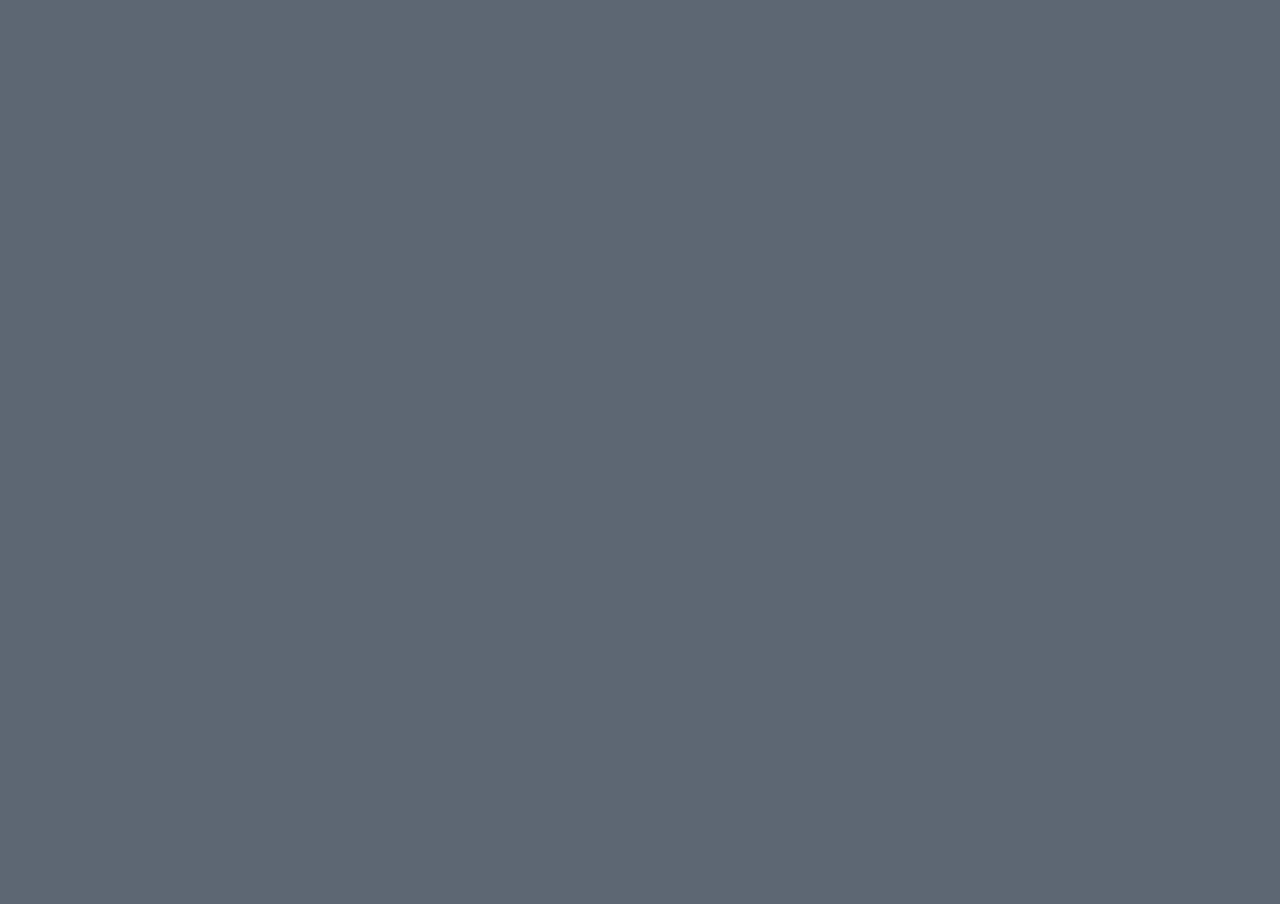
==== index.html @ 49b12be6 "Initial Upload" ====
<!DOCTYPE html>
<html>
  <head>
    <title>TV Prototyping</title>
    <meta charset='utf-8'>
    <meta content='Description' name=''>
    <meta content='1 day' name='revisit-after'>
    <meta content='width=device-width, initial-scale=1' name='viewport'>
    <link rel="shortcut icon" href="favicon.ico?v=5" type="image/x-icon">
    <!-- Fonts -->
    <link href='http://fonts.googleapis.com/css?family=Roboto:400,100,300,400italic,300italic,100italic,700italic,700' rel='stylesheet' type='text/css'>
    <link href='http://fonts.googleapis.com/css?family=Inconsolata:400,700' rel='stylesheet' type='text/css'>
    <!-- Styles -->
    <link href="stylesheets/bootstrap.min.css" rel="stylesheet" type="text/css" />
    <link href="stylesheets/font-awesome.min.css" rel="stylesheet" type="text/css" />
    <link href="stylesheets/style.css" rel="stylesheet" type="text/css" />
    <!-- HTML5 fallbacks -->
    <!--[if lt IE 9]>
    <script src="javascripts/html5shiv.js" type="text/javascript"></script>
    <script src="javascripts/respond.min.js" type="text/javascript"></script>
    <![endif]-->
  </head>
  <body>
    <div>
      <section>
        <h1 style="color:#fff;">Prototype</h1>
      </section>
      
      <footer>
        
      </footer>
    </div>
    <script src="javascripts/jquery.min.js" type="text/javascript"></script>
    <script src="javascripts/waypoints.min.js" type="text/javascript"></script>
    <script src="javascripts/airtable.browser.js" type="text/javascript"></script>
    <script src="javascripts/user-functions.js" type="text/javascript"></script>
  </body>
</html>
---- stylesheets/style.css ----
/*

Tera CSS
Version 2.5
Made by Themanoid

	TABLE OF CONTENTS
	_________________

	00. Presets
	01. General
	02. Typography
	03. Elements
	04. Sections
	05. Slider
	06. Portfolio
	07. Modes
	08. Lightbox

*/
/*-----------

 	00 Presets

-------------*/
::selection {
  background: yellow;
  color: #403E3B; }

::-moz-selection {
  background: yellow;
  color: #403E3B; }

* {
  -webkit-font-smoothing: antialiased;
  text-rendering: optimizeLegibility; }

/*-----------

	01 General

-------------*/
html, body {
  font-size: 16px;
  font-family: "Roboto", sans-serif;
  font-weight: 300;
  background: #5D6774;
  color: #5D6774;
  width: 100%;
  height: 100%;
  min-height: 100%;
  display: inline-block; }
  @media screen and (max-width: 767px) {
    html, body {
      font-size: 14px; } }
  @media screen and (min-width: 1300px) {
    html, body {
      font-size: 18px; } }

body {
  overflow-x: hidden; }

  header {
    padding:25px 0;
  }

/*-----------

	02 Typography

-------------*/
a {
  color:#5D6774;
}

h1, h2, h3, h4, h5, h6 {
  color: #5D6774;
  font-weight: normal; 
  transition: all 0.15s ease-out; }

h1 {
  font-family: "Roboto", sans-serif;
  font-weight: 100; }

h3 {
  margin-bottom: 20px;
  font-weight: 300; }

h4 {
  font-family: "Inconsolata", sans-serif;
  font-weight: 400;
  font-size: 1em;
  border-bottom: 1px solid #403E3B;
  padding-bottom: 5px; }

p {
  font-size: .9em;
  line-height: 1.6em;
  font-family: "Inconsolata", sans-serif;
  color: #888;
  margin: 10px 0 30px 0; }
  p a {
    font-weight: bold; }

blockquote {
  border-left: 1px solid #bbb;
  width: 100%;
  border-right: 1px solid #bbb;
  text-align: center;
  margin-bottom: 40px; }

strong {
  font-weight: bold;
  color: #403E3B; }
.main-section {
  height:100%;
}
.project-list {
  float:left;
  padding:0 65px;
  overflow-y: scroll;
  -webkit-transition: all 0.15s ease-out;
  transition: all 0.15s ease-out;
  min-height:400px;
}
.project-list.hide-list {
  opacity:0.2;
  pointer-events: none;
  -webkit-transition: all 0.15s ease-out;
  transition: all 0.15s ease-out;
}
.project-header {
  color:#fff;
  font-weight:700;
  font-size:40px;
  margin:50px 0;
  text-shadow: 1px 1px 2px rgba(0,0,0,0.25);
  float:left;
}
.screen-list-item, .new-screen-list-item {
  display:block;
  clear: left;
  margin-bottom:20px;
  border-radius:5px;
  position:relative;
  height: 113px;
  -webkit-transition: all 0.15s ease-out;
  transition: all 0.15s ease-out;
}
.new-screen-button-image {
  width:200px;
  height:112px;
  border-radius: 6px;
  background-color: rgba(255,255,255,0.1);
  display: block;
  float:left;
}
.screen-list-item:hover .new-screen-button-image, .screen-list-item.active .new-screen-button-image, .new-screen-list-item:hover .new-screen-button-image, .new-screen-list-item.active .new-screen-button-image {
  border-radius: 6px 0 0 6px;
}
.screen-list-item-metadata {
  float: left;
  color:#fff;
  margin-left:220px;
}
.screen-list-item-metadata h1, .screen-list-item-metadata h5 {
  color:#fff;
}
.screen-list-item-metadata.no-image {
  margin-left: 20px;
}
.screen-list-item-remote {
  float:right;
  height:60px;
  width:27px;
  display:block;
  margin-right:30px;
  margin-top:27px;
  background-image:url('../images/remote-inactive.png');
  background-repeat: no-repeat;
  background-size: 100% auto;
  transition: all 0.15s ease-out;
  position:relative;
}
.screen-list-item:hover, .screen-list-item.active, .new-screen-list-item:hover, .new-screen-list-item.active {
  background-color:rgba(255,255,255,0.1);
  -webkit-transition: all 0.15s ease-out;
  transition: all 0.15s ease-out;
}
.screen-list-item:hover .screen-list-item-remote, .screen-list-item.active .screen-list-item-remote, .new-screen-list-item:hover .screen-list-item-remote, .new-screen-list-item.active .screen-list-item-remote {
  background-image:url('../images/remote-active.png');
  transition: all 0.15s ease-out;
}
.new-screen-list-item {
  display:none;
}
.screen-list-item-button {
  position:absolute;
  width:6px;
  height:6px;
  display:block;
  background-color:transparent;
  -webkit-border-radius: 100px; 
  -moz-border-radius: 100px; 
  border-radius: 100px; 
  transition: all 0.15s ease-out;
}
.screen-list-item .screen-list-item-button.active {
  background-color:#50E3C2;
  transition: all 0.15s ease-out;
}
#screen-list-item-remote-up {   
    top: 10px;
    left: 10px;
}
#screen-list-item-remote-left {
    top: 16px;
    left: 5px;
}
#screen-list-item-remote-right {
    top: 16px;
    left: 15px;
}
#screen-list-item-remote-down{
    top: 22px;
    left: 10px;
}
#screen-list-item-remote-back {
    top: 33px;
    left: 5px;
}
#screen-list-item-remote-ok {
    top: 33px;
    left: 15px;
}
#screen-info {
  display:none;
}
#screen-info .screen-direction {
  opacity:1;
  transition: all 0.15s ease-out;
  border:1px solid transparent;
}
#screen-info.active .screen-direction {
  opacity:0.3;
  transition: all 0.15s ease-out;
}
#screen-info.active .screen-direction.active, #screen-info.active .screen-direction:hover  {
  opacity:1;
  transition: all 0.15s ease-out;
}
.screen-list-item h1, .new-screen-list-item h1 {
    margin-top: 33px;
    font-size: 20px;
    font-weight: 300;
    margin-bottom: 0;
}
.new-screen-list-item h1 {
  margin-top:40px;
}
.screen-list-item-metadata h5 {
  margin-top:5px;
  font-style: italic;
  font-size: 12px;
  opacity:0.7;
}
.screen-list-image {
  float:left;
  box-shadow: 3px 3px 5px rgba(0,0,0,0.15);
  max-width:200px;
  margin-right:25px;
  border-radius:5px;
  position:absolute;
  top:0;
  left:0;
   -webkit-transition: all 0.25s ease-out;
  transition: all 0.25s ease-out;
}
.screen-list-item.active img, .screen-list-item:hover img {
  box-shadow: 0 0 0 rgba(0,0,0,0);
  border-radius:5px 0 0 5px;
}
img.screen-list-image:hover {
  max-width:380px;
  top:-40px;
  left:-60px;
  z-index:1000;
  border-radius:5px;
  box-shadow: 5px 5px 20px rgba(0,0,0,0.3);
  -webkit-transition: all 0.15s ease-out;
  transition: all 0.15s ease-out;
}
.screen-details-bg {
  background-color:#fff;
  width:400px;
  float:right;
  overflow-y: scroll;
  z-index: 100;
  position: relative;
  min-height:400px;
  padding-bottom:100px;
}
.screen-direction img, .screen-direction input { 
  width:100%;
  border-radius: 6px;
  -webkit-transition: all 0.15s ease-out;
  transition: all 0.15s ease-out;
  border:1px solid transparent;
}
.screen-direction:hover img, .screen-direction.active img {
  border:1px solid #50E3C2;
  -webkit-transition: all 0.15s ease-out;
  transition: all 0.15s ease-out;
}
.screen-direction {
    width: 140px;
    margin-bottom: 10px;
    float: left;
    margin-left: 10px;
}
#screen-left, #screen-back {
  clear: left;
  margin-left: 55px;
}
#screen-up {
  clear:left;
}
#screen-up, #screen-down {
  margin-left:130px;
}
.screen-direction input {
  display:none; }

.screen-direction span {
  font-size:12px;
  -webkit-transition: all 0.25s ease-out;
  transition: all 0.15s ease-out;
  width: 138px;
  display: block;
  margin-top: 2px;
  overflow: hidden;
  text-overflow: ellipsis;
  white-space:nowrap;
  background-image: url('../images/screen-dropdown.png');
  background-position: center right;
  background-size: auto 70%;
  background-repeat: no-repeat;
}
.screen-direction:hover span, .screen-direction.active span { 
  color:#50E3C2;
  background-image: url('../images/screen-dropdown-active.png');
  -webkit-transition: all 0.25s ease-out;
  transition: all 0.15s ease-out;
}
#screen-input-title {
    width: 100%;
    padding: 15px 19px;
    margin: 0;
    border: 0;
    border-bottom: 2px solid rgba(0,0,0,0.05);
    font-size: 25px;
    font-weight: 100;
}
.button-index {
  padding:20px;
}
.button-index h5 {
  float:right;
  color:#B9BCC0;
  font-size:14px;
  font-style: italic;
  margin-top:21px;
}
.button-remote {
  float:left;
  border:1px solid #D3D3D4;
  border-radius: 200px;
  width:31px;
  height:65px;
  position:relative;
}
.button-remote-button {
  width:8px;
  height:8px;
  border-radius:100px;
  border:1px solid #D3D3D4;
  display: block;
  position:absolute;
  -webkit-transition: all 0.25s ease-out;
  transition: all 0.15s ease-out;
}
.button-remote-button.active {
  border:1px solid #50E3C2;
  -webkit-transition: all 0.25s ease-out;
  transition: all 0.15s ease-out;
}
.button-remote-button.hover {
  background-color:#D3D3D4;
  -webkit-transition: all 0.25s ease-out;
  transition: all 0.15s ease-out;
}
.button-remote-button.active.hover, .button-remote-button.selected {
  border:1px solid #50E3C2;
  background-color:#50E3C2;
  -webkit-transition: all 0.25s ease-out;
  transition: all 0.15s ease-out;
}
.button-remote-up {
  top:7px;
  left:10px;
}
.button-remote-left {
  top:16px;
  left:4px;
}
.button-remote-right {
  top:16px;
  left:17px;
}
.button-remote-down {
  top:24px;
  left:10px;
}
.button-remote-back {
  top:41px;
  left:5px;
}
.button-remote-ok {
  top:41px;
  left:16px;
}
.screen-action-button {
  position: fixed;
  bottom: 0;
  right: 0;
  background-color:#50E3C2;
  border:0;
  color:#fff;
  padding:20px 0;
  text-align: center;
  width:270px;
}
#screen-delete-button {
  position: fixed;
  bottom: 0;
  right: 271px;
  background-color:#292D33;
  border:0;
  color:#fff;
  padding:20px 0;
  text-align: center;
  width:129px;
}
#screen-save-btn {
  position: fixed;
  bottom: 0;
  right: 0;
  background-color:#50E3C2;
  border:0;
  color:#fff;
  padding:20px 0;
  text-align: center;
  width:400px;
}
.screen-select-modal {
  position:absolute;
  top:0;
  right:0;
  width:400px;
  background-color:#292D33;
  z-index:5;
  overflow-y: scroll;
  -webkit-transition: all 0.25s ease-out;
  transition: all 0.15s ease-out;
  min-height:400px;
}
.screen-select-modal.active {
  right:400px;
  -webkit-transition: all 0.25s ease-out;
  transition: all 0.15s ease-out;
}
.screen-select-modal h5 {
    color: #828588;
    font-size: 14px;
    font-style: italic;
    margin: 30px 0 30px 30px;
}
.button-select-list {
    width: 100%;
    padding: 10px 30px;
}
.button-select-list img {
  border-radius: 6px;
  border:1px solid transparent;
}
.button-select-list:hover img {
    -webkit-transition: all 0.25s ease-out;
    transition: all 0.15s ease-out;
    box-shadow: 3px 3px 15px rgba(0,0,0,0.5);
}
.button-select-list:hover h6 {
  color:#50E3C2;
  transition: all 0.15s ease-out;
}
.button-select-list.active img, .button-select-list.active.screen-placeholder {
  border:1px solid #50E3C2;
  -webkit-transition: all 0.25s ease-out;
  transition: all 0.15s ease-out;
  box-shadow: 3px 3px 15px rgba(0,0,0,0.5);
}

.button-select-list.active h6 {
  color:#50E3C2;
  transition: all 0.15s ease-out;
}
.direction-list-image {
  width:100%;
}
.screen-placeholder {
  width:100%;
  padding: 84px 0;
  border-radius: 6px;
  color:rgba(255,255,255,0.2);
  background-color:rgba(255,255,255,0.1);
  text-align: center;
  font-size: 12px;
  font-style: italic;
  border:1px solid  transparent;
}
.button-select-list:hover .screen-placeholder, .button-select-list.active .screen-placeholder {
  border:1px solid #50E3C2;
  -webkit-transition: all 0.25s ease-out;
  transition: all 0.15s ease-out;
}
.modal-close {
    position: absolute;
    top: 45px;
    right: 50px;
    text-decoration: none;
    color:#fff;
    width:20px;
    height:20px;
    display:block;
    background-image: url('../images/close.png');
    background-position: center center;
    background-size: 100% auto;
    transition: all 0.15s ease-out;
    overflow: hidden;
    text-indent: -999px;
    z-index: 1000;
}
.screen-select-modal .modal-close {
  top: 25px;
  right: 30px;
}
.modal-close:hover {
    opacity:1;
    transition: all 0.15s ease-out;
}
.brand {
  color:#fff;
  text-transform: uppercase;
  opacity:0.4;
}
.main-nav {
  float:right;
}
.main-nav-project {
  margin-top:63px;
  margin-right:1px;
}
.main-nav a {
  float:left;
  width:16px;
  height:14px;
  display:block;
  background-position: center;
  background-repeat: no-repeat;
  background-size: 100% auto;
  overflow:hidden;
  text-indent:-999px;
  margin-right:20px;
  -webkit-transition: all 0.25s ease-out;
  transition: all 0.15s ease-out;
}
.main-nav a:hover {
  -webkit-transition: all 0.25s ease-out;
  transition: all 0.15s ease-out;
}
.main-nav a:last-child {
  margin-right:0;
}
.main-nav a.all_projects {
  background-image: url('../images/all_projects_hover.png');
  background-position: center right;
  background-size: auto 100%;
  height:15px;
  text-indent:0;
  font-size:12px;
  color:#fff;
  width:100px;
  opacity:0.4;
}
.main-nav a.all_projects:hover {
  text-decoration:none;
  color:#50E3C2;
  background-image: url('../images/all_projects.png');
  opacity:1;
}
.view_prototype {
  background-image: url('../images/view_prototype.png');
}
.share_prototype {
  background-image: url('../images/share_prototype.png');
}
.settings {
  background-image: url('../images/settings_hover.png');
  margin-top:1px;
  opacity:0.4;
}
.view_prototype:hover {
  background-image: url('../images/view_prototype_hover.png');
}
.share_prototype:hover {
  background-image: url('../images/share_prototype_hover.png');
}
.settings:hover {
  background-image: url('../images/settings.png');
  opacity:1;
}
.new-screen-button {
  background-image: url('../images/nav-add.png');
  pointer-events: all;
}
.new-screen-button:hover {
  background-image: url('../images/nav-add_hover.png');
}
.mass-upload-button {
  background-image: url('../images/mass-upload.png');
}
.mass-upload-button:hover {
  background-image: url('../images/mass-upload-hover.png');
}
.new-screen-button.active {
  background-image: url('../images/nav-add_hover.png');
  opacity: 0.2;
  pointer-events: none;
}
.clear-button-select {
  margin:10px 30px;
  border:1px dotted rgba(255,255,255,0.2);
  border-radius:6px;
  width:340px;
  padding: 84px 0;
  text-align: center;
  -webkit-transition: all 0.25s ease-out;
  transition: all 0.15s ease-out;
}
.clear-button-select:hover, .clear-button-select.active {
  border:1px solid #50E3C2;
  color:#50E3C2;
  -webkit-transition: all 0.25s ease-out;
  transition: all 0.15s ease-out;
}
.image-upload {
  padding: 10px 19px;
  border-bottom: 2px solid rgba(0,0,0,0.05);
  position:relative;
  min-height: 44px;
}
.image-upload img {
  float:left;
  width: 33px;
  margin-right:15px;
}
.image-upload span {
  margin-top: 2px;
  font-style: italic;
  font-size: 12px;
  opacity: 0.7;
  display: block;
  min-height:17px;
  float: left;
}
/*.image-upload button {
  background-color: transparent;
  border: 1px solid #50E3C2;
  position: absolute;
  top: 6px;
  right: 19px;
  font-size: 12px;
  padding: 4px 7px;
  text-transform: uppercase;
}*/
.image-upload button:hover {
  background-color: #50E3C2;
  color:#fff;
}
.modal {
  position:absolute;
  top:0;
  bottom:0;
  left:0;
  right:0;
  padding:100px;
  background-color: #292D33;
  z-index: 1000;
  display: block;
  opacity:0;
  -webkit-transition: all 0.25s ease-out;
  transition: all 0.15s ease-out;
  pointer-events: none;
}
.modal h1 {
  color:#fff;
  text-align: center;
  margin-bottom: 45px;
}
.modal.active {
  opacity:1;
  -webkit-transition: all 0.25s ease-out;
  transition: all 0.15s ease-out;
  pointer-events: all;
}
#sharable_link_id {
  opacity:0;
  position:absolute;
  top:0;
  left:0;
}
.project_name_item, .new_project_name_item {
  float:left;
  display:block;
  width: 22%;
  background-image: url('../images/project-icon.png');
  background-repeat: no-repeat;
  background-size: 100% auto;
  text-align: center;
  margin-right: 25px;
  -webkit-transition: all 0.25s ease-out;
  transition: all 0.15s ease-out;
  position: relative;
}
.new_project_name_item {
  background-image: url('../images/project-icon-add.png');
}
.project_name_link, .new_project_name_link {
  display:block;
  width:100%;
  padding:10px;
  margin-top:52%;
  font-size:14px;
  color:#50E3C2;
}
.project_name_item:hover, .new_project_name_item:hover {
  background-image: url('../images/project-icon_hover.png');
  -webkit-transition: all 0.25s ease-out;
  transition: all 0.15s ease-out;
}
.new_project_name_item:hover {
  background-image: url('../images/project-icon-add-hover.png');
}
.project_name_item:hover .project_name_link, .new_project_name_item:hover .new_project_name_link {
  color:#50E3C2;
  text-decoration:none; 
}
#all-project-list, .new_project_name_item, .modal-select-close h1 {
  opacity:1;
  -webkit-transition: all 0.35s ease-out;
  transition: all 0.35s ease-out;
}
.edit-prototype, .delete-prototype {
    width: 18px;
    height: 18px;
    overflow: hidden;
    display: inline-block;
    background-repeat: no-repeat;
    background-size: 100% auto;
    text-indent: -999px;
    -webkit-transition: all 0.25s ease-out;
    transition: all 0.25s ease-out;
    margin: 25% 6% 0 6%;
}
.edit-prototype {
  background-image:url('../images/edit-prototype.png');
}
.edit-prototype:hover {
  background-image:url('../images/edit-prototype-hover.png');
  -webkit-transition: all 0.35s ease-out;
  transition: all 0.35s ease-out;
}
.delete-prototype {
  background-image:url('../images/delete-prototype.png');
}
.delete-prototype:hover {
  background-image:url('../images/delete-prototype-hover.png');
  -webkit-transition: all 0.25s ease-out;
  transition: all 0.25s ease-out;
}
.all_projects_modal.hide-content #all-project-list, .all_projects_modal.hide-content .new_project_name_item, .all_projects_modal.hide-content h1, .all_projects_modal.hide-content p {
  opacity:0;
  -webkit-transition: all 0.35s ease-out;
  transition: all 0.35s ease-out;
  pointer-events: none;
}
.all_projects_modal {
  text-align: center;
}
.new_project_title {
    padding: 180px 45px;
    text-align: center;
    opacity:0;
    position: absolute;
    top: 0;
    left: 0;
    right: 0;
    -webkit-transition: all 0.35s ease-out;
    transition: all 0.35s ease-out;
    pointer-events: none;
}
.all_projects_modal.hide-content .new_project_title {
    opacity:1;
    -webkit-transition: all 0.35s ease-out;
    transition: all 0.35s ease-out;
    pointer-events: all;
}
.new_project_title label {
  font-size:12px;
  font-weight:300;
}
.new_project_title input {
  display: block;
  background-color:transparent;
  border:0;
  border-bottom:1px solid rgba(255,255,255,0.2);
  padding:20px;
  font-size:36px;
  font-weight:100;
  color:#fff;
  margin:5px auto;
  min-width: 700px;
}
.new_project_title.error label {
  color:#FF6F6F;
}
.new_project_title.error input {
  border-bottom:1px solid #FF6F6F;
}
.new_project_title button {
  margin: 25px 10px;
  font-size: 14px;
  padding: 5px 15px;
  text-transform: uppercase;
  background-color: transparent;
  border: 1px solid rgba(255,255,255,0.2);
  -webkit-transition: all 0.35s ease-out;
  transition: all 0.35s ease-out;
}
.new_project_title button:hover {
  background-color:#50E3C2;
  border: 1px solid #50E3C2;
  -webkit-transition: all 0.35s ease-out;
  transition: all 0.35s ease-out;
}

.new-screen-add-icon {
    float: right;
    margin-right: 30px;
    display: block;
    width: 25px;
    margin-top: 43px;
    opacity: 0.3;
    -webkit-transition: all 0.35s ease-out;
    transition: all 0.35s ease-out;
}

.new-screen-add-icon img {
  width: 100%;
}

.selected-image-url-button {
  float:right;
  font-size:12px;
  width: 77px;
}

.alert-notification {
  position:absolute;
  left:0;
  right:0;
  bottom:0;
  display: none;
  text-align:center;
}
.alert-notification span {
  padding:20px 35px;
  background-color:#50E3C2;
  color:#222;
  font-size: 16px;
  display: inline-block;
}
#clear-uploaded-image {
    margin-left: 18px;
    font-size: 10px;
    float: left;
    margin-top: 0px;
    padding: 3px 6px 2px 6px;
    border: 1px solid rgba(0,0,0,0.4);
    border-radius: 100px;
    color:#5D6774;
    -webkit-transition: all 0.35s ease-out;
    transition: all 0.35s ease-out;
    text-decoration: none;
    display: none;
    opacity: 0.5;
}
#clear-uploaded-image:hover {
  color:#50E3C2;
  border: 1px solid #50E3C2;
  -webkit-transition: all 0.35s ease-out;
  transition: all 0.35s ease-out;
  text-decoration: none;
  opacity: 1;
}
#clear-uploaded-image.active {
  display: block;
}

.default-screen-info {
  padding: 100px 25px;
  text-align: center;
}


.default-screen-info .view_prototype, .default-screen-info .share_prototype {
  background-image: none;
}

.disable {
  opacity:0.3;
  pointer-events: none;
}

.confirm-modal {
  position: absolute;
  top: 0;
  left: 0;
  right: 0;
  bottom:0;
  background-color:rgba(41,45,51,0.85);
  text-align: center;
  z-index: 10000;
  display: none;
}
.confirm-modal-container {
  width:500px;
  margin:200px auto;
  background-color:#fff;
  border-radius: 5px;
  padding:35px 50px;
  box-shadow: 5px 5px 20px rgba(0,0,0,0.3);
}

.confirm-modal-container a {
    margin: 25px 10px;
    font-size: 14px;
    padding: 8px 18px;
    text-transform: uppercase;
    background-color: transparent;
    border: 1px solid rgba(0,0,0,0.3);
    -webkit-transition: all 0.35s ease-out;
    transition: all 0.35s ease-out;
}
.confirm-modal-container a:hover {

}
.all_projects-header p {
  text-align: center;
}
.default-screen-info h3 {
  background-repeat: no-repeat;
  background-size: auto 60%;
}

.build-default {
  background-image: url(../images/nav-add.png);
  background-position: 115px 5px;
}
.view-default {
  background-image: url(../images/view_prototype.png);
  background-position: 117px 5px;
}
.share-default {
  background-image: url(../images/share_prototype.png);
  background-position: 105px 5px;
}
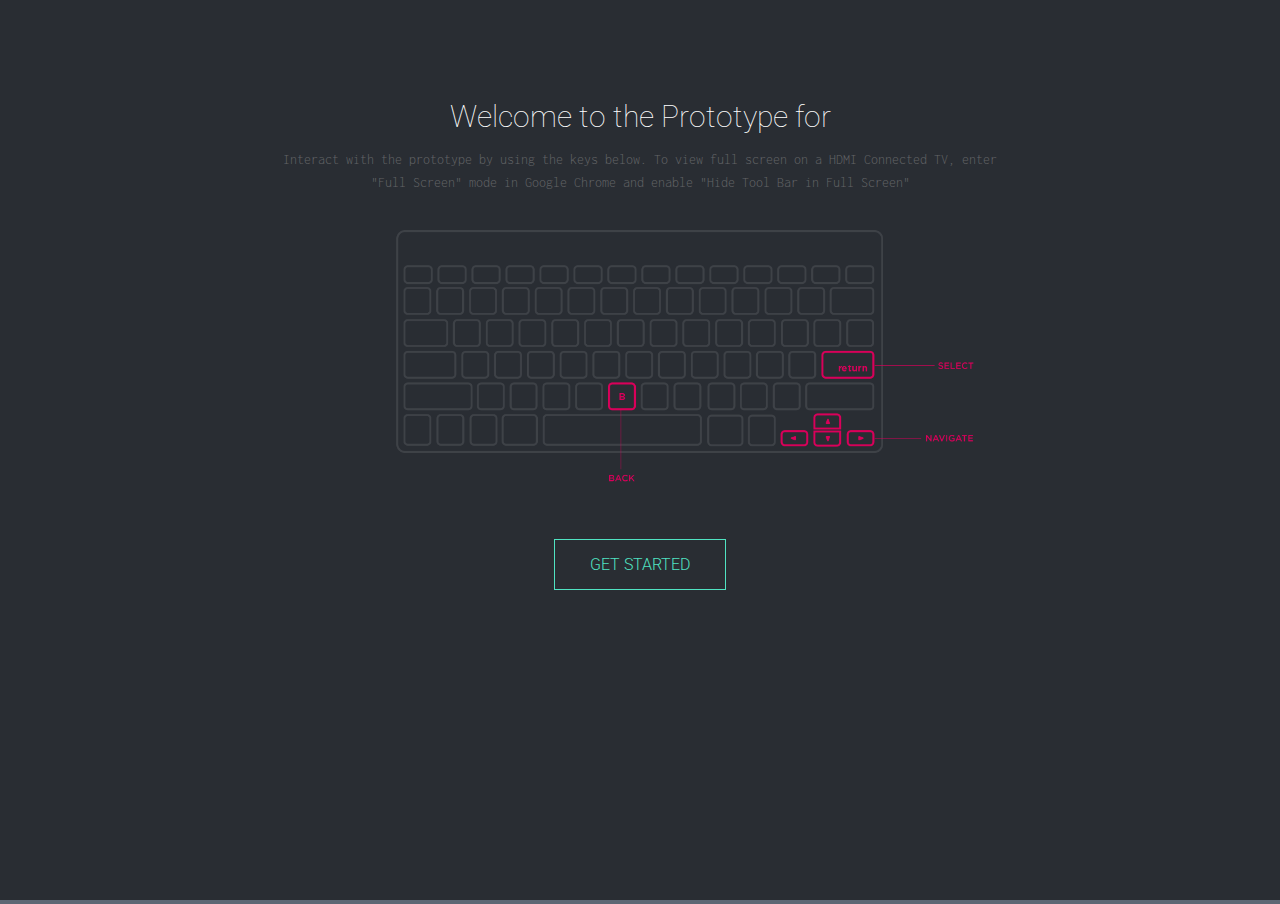
==== commit c77eb54d: "Added ability to view prototypes" ====
--- a/index.html
+++ b/index.html
@@ -20,19 +20,49 @@
     <script src="javascripts/respond.min.js" type="text/javascript"></script>
     <![endif]-->
   </head>
-  <body>
+  <body class="user-bg preview-mode">
     <div>
-      <section>
-        <h1 style="color:#fff;">Prototype</h1>
+      <section class="user-header clearfix">
+        <h1 class="prototype-main-header">Prototype</h1>
+        <nav class="main-nav">
+          <a class="all_projects view_screens" href="">All Screens</a>
+          <a class="full_screen" href="">Full Screen</a>
+        </nav>
       </section>
+
+      <section class="modal all_projects_modal">
+          <a href="" class="modal-select-close modal-close">X</a>
+          <div class="all_projects-header clearfix">
+            <h1>All Screens</h1>
+          </div>
       
-      <footer>
+          <div class="">
+            <div id="all-screens"></div>
+          </div>
+      </section>
+
+      <section class="intro-screen">
+        <div class="intro-screen-content">
+          <h1>Welcome to the Prototype for <span class="intro-prototype-name"></span></h1>
+          <p>Interact with the prototype by using the keys below. To view full screen on a HDMI Connected TV, enter "Full Screen" mode in Google Chrome and enable "Hide Tool Bar in Full Screen"</p>
+          <img src="/images/user/keyboard-tips.png" class="helper-image"><br><br><br><br>
+          <a href="" class="get-started-btn">Get Started</a>
+        </div>
+      </section>
+
+      <section class="screens-container">
+        <div class="non-clickable"></div>
+        <div id="screens"></div>
+      </section>
         
-      </footer>
     </div>
     <script src="javascripts/jquery.min.js" type="text/javascript"></script>
     <script src="javascripts/waypoints.min.js" type="text/javascript"></script>
     <script src="javascripts/airtable.browser.js" type="text/javascript"></script>
+
+    <script src="javascripts/config.js" type="text/javascript"></script>    
     <script src="javascripts/user-functions.js" type="text/javascript"></script>
+
+
   </body>
 </html>
--- a/stylesheets/style.css
+++ b/stylesheets/style.css
@@ -646,6 +646,25 @@
   opacity: 0.2;
   pointer-events: none;
 }
+.main-nav a.view_screens {
+  width:85px;
+  margin-right:35px;
+  color:#5D6774;
+  opacity:1;
+  background-image: url('../images/view_screens.png');
+}
+a.full_screen {
+  background-image: url('../images/full_screen.png');
+}
+a.full_screen:hover {
+  background-image: url('../images/full_screen_hover.png');
+}
+
+a.view_screens, a.full_screen {
+  margin-top:2px;
+}
+
+
 .clear-button-select {
   margin:10px 30px;
   border:1px dotted rgba(255,255,255,0.2);
@@ -994,3 +1013,156 @@
   background-image: url(../images/share_prototype.png);
   background-position: 105px 5px;
 }
+
+
+.user-bg {
+  background-image: url(../images/user/tv-bg.jpg);
+      background-position: top center;
+    background-repeat: no-repeat;
+}
+.user-header {
+    position: absolute;
+    top: 0;
+    left: 0;
+    width: 100%;
+    display: block;
+    margin: 0 auto;
+    padding: 25px 100px;
+    color:#5D6774;
+  }
+/*body.preview-mode .user-header {
+    opacity: 1;
+    background-color: #5D6774;
+}*/
+.prototype-main-header {
+    text-transform: uppercase;
+    font-size: 19px;
+    margin: 0;
+    display: block;
+    float: left;
+    font-weight:300;
+}
+.screens-container {
+    position: relative;
+    background-color:#292D33;
+    width:100%;
+    height:100%;
+    display: block;
+}
+body.preview-mode .screens-container {
+    width: 960px;
+    height: 540px;
+    margin: 88px auto;
+}
+
+.user-screen {
+  position:absolute;
+  top:0;
+  left:0;
+  width:100%;
+  display: block;
+  display: none;
+}
+.user-screen.screen-loaded {
+  display:block;
+}
+.user-screen img {
+  width:100%;
+}
+body.preview-mode.user-screen {
+
+}
+
+.user-screen.screen-loading {
+  z-index:2000;
+}
+
+.non-clickable {
+  width:100%;
+  height:100%;
+  display:block;
+  -webkit-box-shadow: inset 0px 0px 91px -5px rgba(217,0,90,0.56);
+  -moz-box-shadow: inset 0px 0px 91px -5px rgba(217,0,90,0.56);
+  box-shadow: inset 0px 0px 91px -5px rgba(217,0,90,0.56);
+  z-index:1000000;
+  display:none;
+  position:absolute;
+  top:0;
+  left:0;
+}
+body.preview-mode .intro-screen {
+    position: absolute;
+    top: 0;
+    left: 0;
+    width: 100%;
+    height: 100%;
+    background-color: #292D33;
+    text-align: center;
+    z-index: 10000000;
+}
+body.preview-mode .intro-screen-content {
+    padding: 100px 150px 0 150px;
+    color: #fff;
+}
+
+body.preview-mode .intro-screen-content h1 {
+    color: #fff;
+    opacity: 1;
+    font-size: 30px;
+    margin: 0 auto;
+    max-width:750px;
+}
+body.preview-mode .intro-screen-content p {
+    opacity: 0.6;
+    margin: 15px auto 30px auto;
+    max-width:750px;
+}
+body.preview-mode .intro-screen-content img.helper-image {
+    max-width:750px;
+    margin:0 auto;
+}
+.get-started-btn {
+    text-transform: uppercase;
+    border: 1px solid #50E3C2;
+    color: #50E3C2;
+    font-size: 16px;
+    padding: 15px 35px;
+}
+.get-started-btn:hover {
+    background-color:#50E3C2;
+    color: #292D33;
+    text-decoration: none;
+}
+
+.all-user-screen {
+  float: left;
+  display: block;
+  width: 22%;
+  text-align: center;
+  margin-right: 25px;
+  margin-bottom:25px;
+  -webkit-transition: all 0.25s ease-out;
+  transition: all 0.15s ease-out;
+  position: relative;
+  color:#fff;
+  font-size: 14px;
+}
+.all-user-screen img {
+  width:100%;
+  border-radius: 6px;
+  border:1px solid transparent;
+  -webkit-transition: all 0.25s ease-out;
+  transition: all 0.15s ease-out;
+  margin-bottom:5px;
+}
+.all-user-screen:hover, .all-user-screen.screen-loaded {
+  color:#50E3C2;
+  text-decoration: none;
+  -webkit-transition: all 0.25s ease-out;
+  transition: all 0.15s ease-out;
+}
+.all-user-screen:hover img, .all-user-screen.screen-loaded img {
+  border:1px solid #50E3C2;
+  -webkit-transition: all 0.25s ease-out;
+  transition: all 0.15s ease-out;
+}
